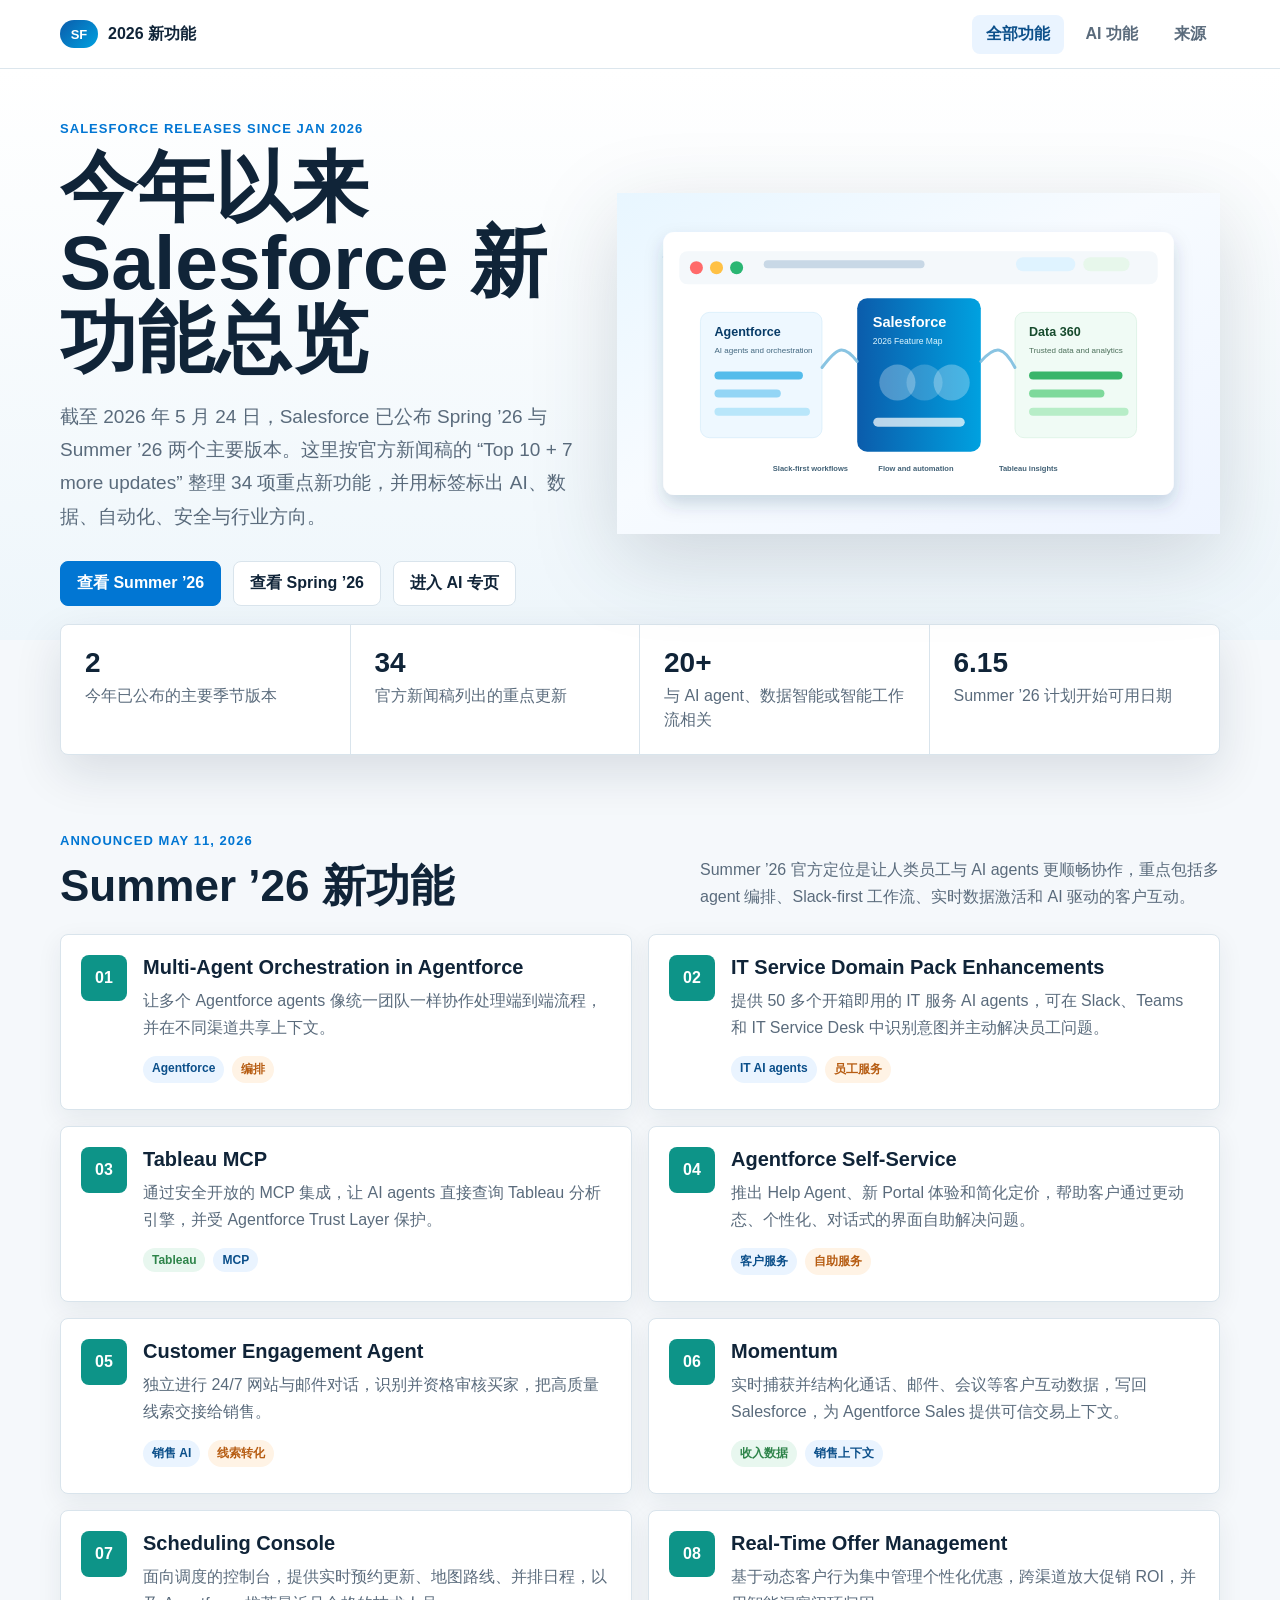
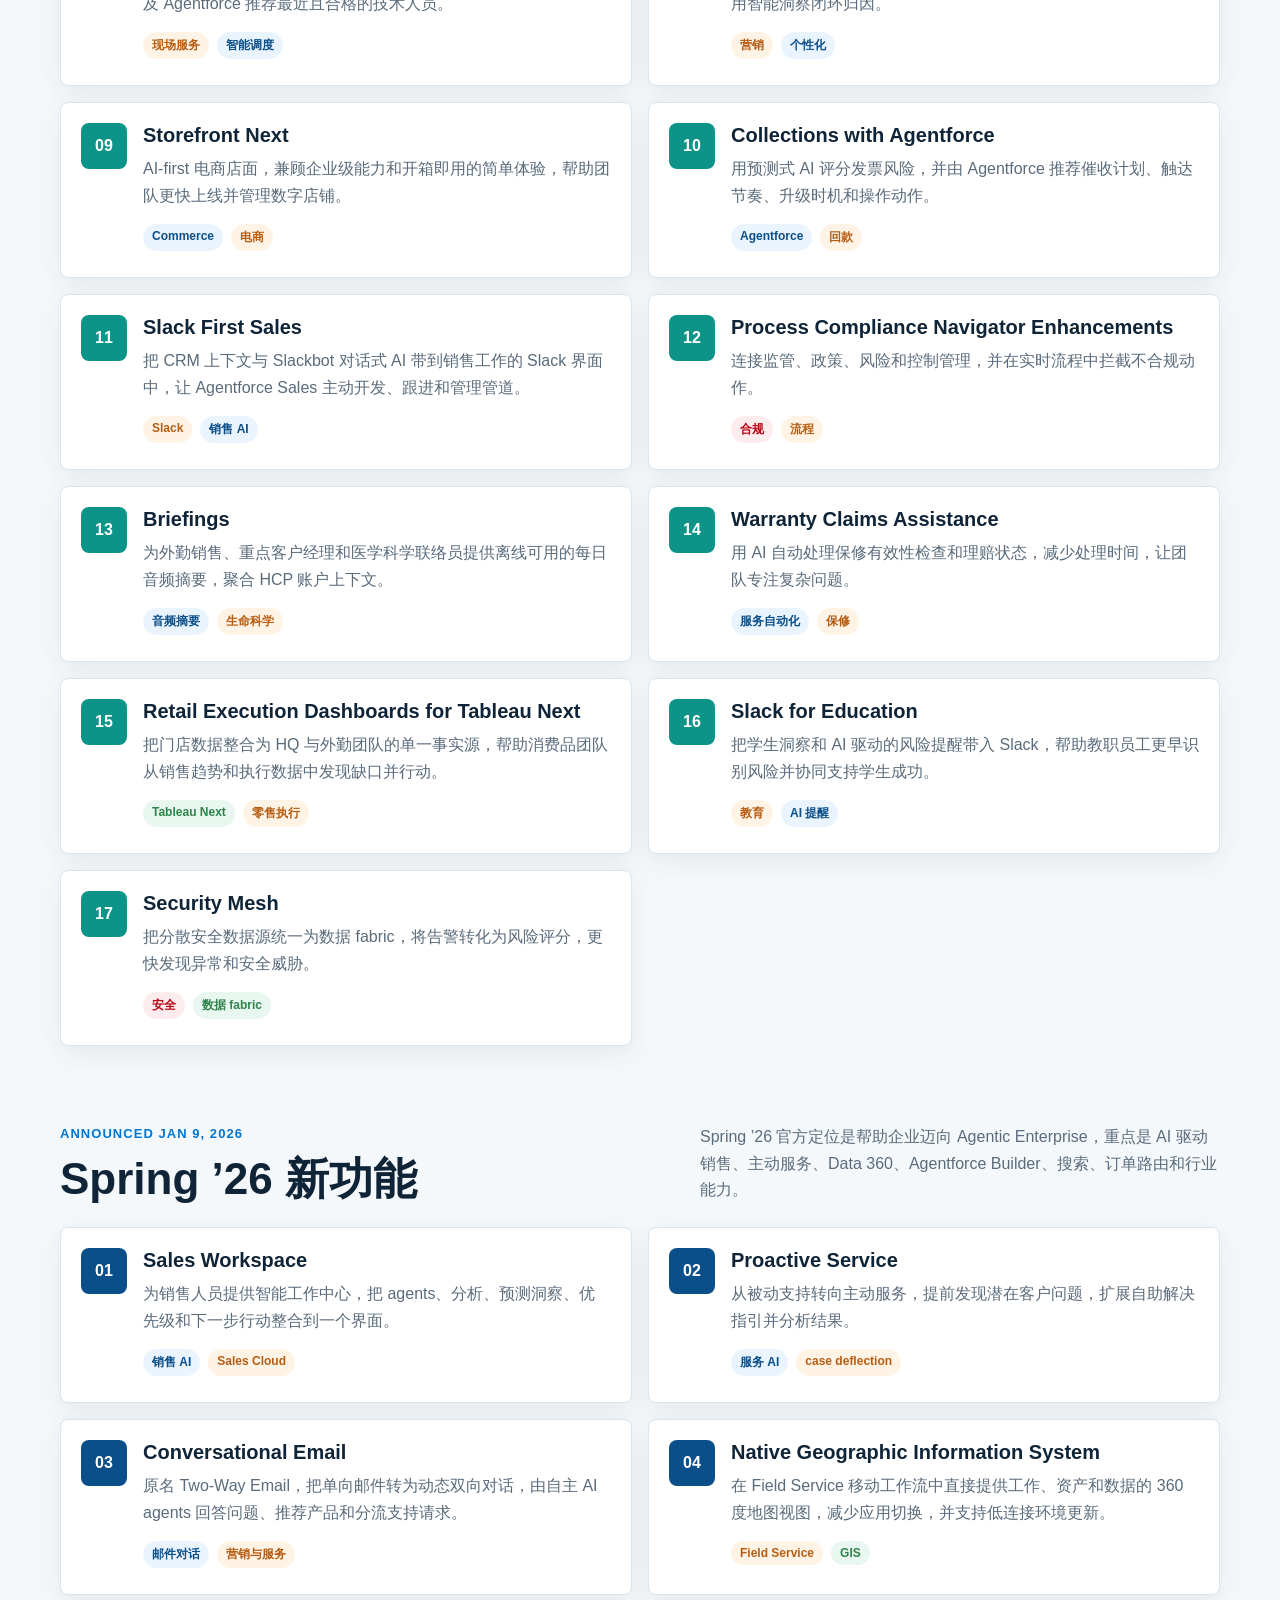
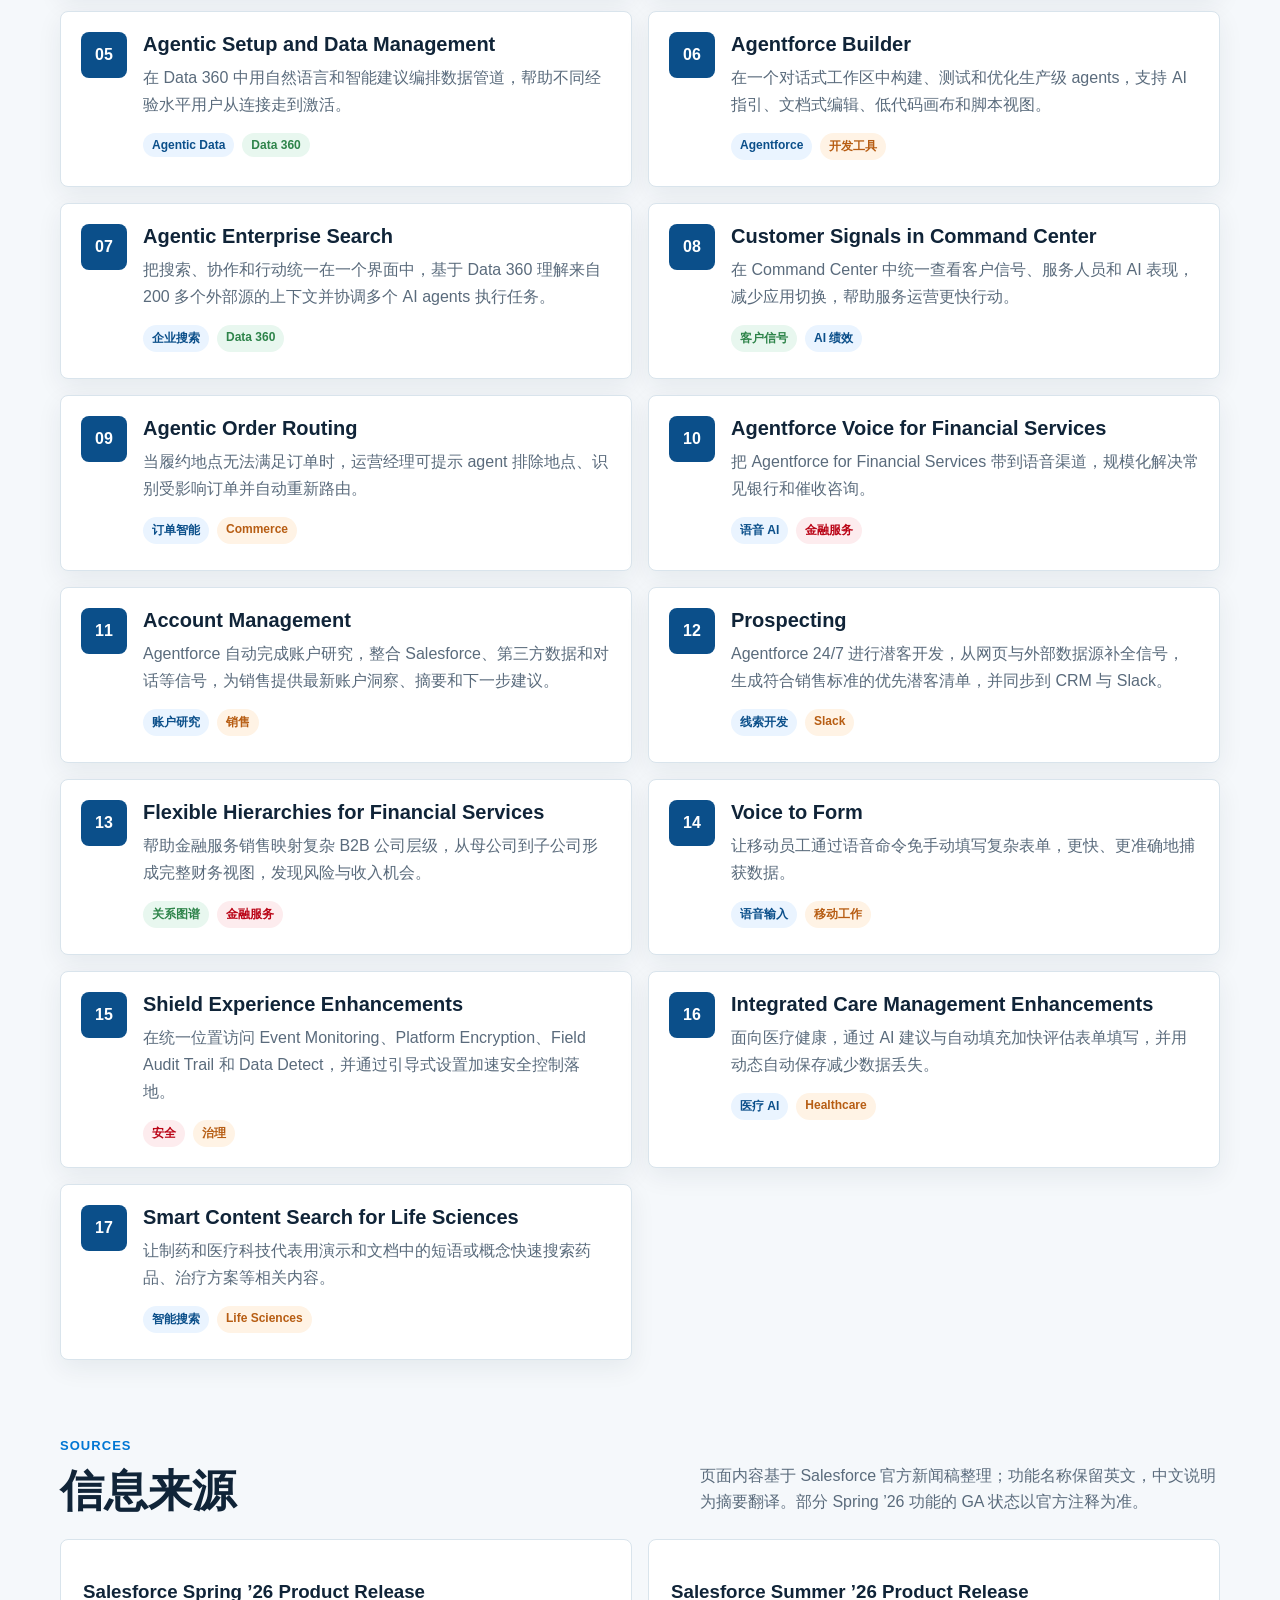
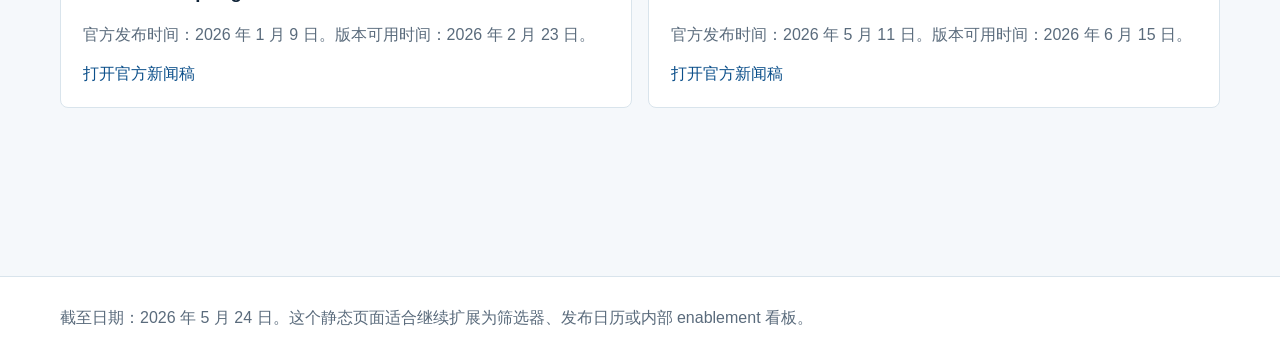
==== index.html @ 155c59ca "Initial GitHub Pages site" ====
<!doctype html>
<html lang="zh-CN">
  <head>
    <meta charset="utf-8">
    <meta name="viewport" content="width=device-width, initial-scale=1">
    <title>Salesforce 2026 新功能总览</title>
    <link rel="stylesheet" href="styles.css">
  </head>
  <body>
    <header class="site-header">
      <nav class="nav" aria-label="主导航">
        <a class="brand" href="index.html" aria-label="Salesforce 2026 新功能">
          <span class="brand-mark">SF</span>
          <span>2026 新功能</span>
        </a>
        <div class="nav-links">
          <a href="index.html" aria-current="page">全部功能</a>
          <a href="ai.html">AI 功能</a>
          <a href="#sources">来源</a>
        </div>
      </nav>
    </header>

    <main>
      <section class="hero">
        <div class="hero-inner">
          <div>
            <p class="eyebrow">Salesforce releases since Jan 2026</p>
            <h1>今年以来 Salesforce 新功能总览</h1>
            <p class="lead">截至 2026 年 5 月 24 日，Salesforce 已公布 Spring ’26 与 Summer ’26 两个主要版本。这里按官方新闻稿的 “Top 10 + 7 more updates” 整理 34 项重点新功能，并用标签标出 AI、数据、自动化、安全与行业方向。</p>
            <div class="hero-actions">
              <a class="button primary" href="#summer26">查看 Summer ’26</a>
              <a class="button" href="#spring26">查看 Spring ’26</a>
              <a class="button" href="ai.html">进入 AI 专页</a>
            </div>
          </div>
          <img class="hero-visual" src="assets/salesforce-release-map.svg" alt="Salesforce 2026 新功能信息图">
        </div>
      </section>

      <div class="metric-strip" aria-label="发布概览">
        <div class="metric">
          <strong>2</strong>
          <span>今年已公布的主要季节版本</span>
        </div>
        <div class="metric">
          <strong>34</strong>
          <span>官方新闻稿列出的重点更新</span>
        </div>
        <div class="metric">
          <strong>20+</strong>
          <span>与 AI agent、数据智能或智能工作流相关</span>
        </div>
        <div class="metric">
          <strong>6.15</strong>
          <span>Summer ’26 计划开始可用日期</span>
        </div>
      </div>

      <section id="summer26" class="section release-summer">
        <div class="section-header">
          <div>
            <p class="eyebrow">Announced May 11, 2026</p>
            <h2>Summer ’26 新功能</h2>
          </div>
          <p class="section-note">Summer ’26 官方定位是让人类员工与 AI agents 更顺畅协作，重点包括多 agent 编排、Slack-first 工作流、实时数据激活和 AI 驱动的客户互动。</p>
        </div>

        <div class="release-grid">
          <article class="feature-card">
            <span class="rank">01</span>
            <div>
              <h3>Multi-Agent Orchestration in Agentforce</h3>
              <p>让多个 Agentforce agents 像统一团队一样协作处理端到端流程，并在不同渠道共享上下文。</p>
              <div class="tags"><span class="tag ai">Agentforce</span><span class="tag ops">编排</span></div>
            </div>
          </article>
          <article class="feature-card">
            <span class="rank">02</span>
            <div>
              <h3>IT Service Domain Pack Enhancements</h3>
              <p>提供 50 多个开箱即用的 IT 服务 AI agents，可在 Slack、Teams 和 IT Service Desk 中识别意图并主动解决员工问题。</p>
              <div class="tags"><span class="tag ai">IT AI agents</span><span class="tag ops">员工服务</span></div>
            </div>
          </article>
          <article class="feature-card">
            <span class="rank">03</span>
            <div>
              <h3>Tableau MCP</h3>
              <p>通过安全开放的 MCP 集成，让 AI agents 直接查询 Tableau 分析引擎，并受 Agentforce Trust Layer 保护。</p>
              <div class="tags"><span class="tag data">Tableau</span><span class="tag ai">MCP</span></div>
            </div>
          </article>
          <article class="feature-card">
            <span class="rank">04</span>
            <div>
              <h3>Agentforce Self-Service</h3>
              <p>推出 Help Agent、新 Portal 体验和简化定价，帮助客户通过更动态、个性化、对话式的界面自助解决问题。</p>
              <div class="tags"><span class="tag ai">客户服务</span><span class="tag ops">自助服务</span></div>
            </div>
          </article>
          <article class="feature-card">
            <span class="rank">05</span>
            <div>
              <h3>Customer Engagement Agent</h3>
              <p>独立进行 24/7 网站与邮件对话，识别并资格审核买家，把高质量线索交接给销售。</p>
              <div class="tags"><span class="tag ai">销售 AI</span><span class="tag ops">线索转化</span></div>
            </div>
          </article>
          <article class="feature-card">
            <span class="rank">06</span>
            <div>
              <h3>Momentum</h3>
              <p>实时捕获并结构化通话、邮件、会议等客户互动数据，写回 Salesforce，为 Agentforce Sales 提供可信交易上下文。</p>
              <div class="tags"><span class="tag data">收入数据</span><span class="tag ai">销售上下文</span></div>
            </div>
          </article>
          <article class="feature-card">
            <span class="rank">07</span>
            <div>
              <h3>Scheduling Console</h3>
              <p>面向调度的控制台，提供实时预约更新、地图路线、并排日程，以及 Agentforce 推荐最近且合格的技术人员。</p>
              <div class="tags"><span class="tag ops">现场服务</span><span class="tag ai">智能调度</span></div>
            </div>
          </article>
          <article class="feature-card">
            <span class="rank">08</span>
            <div>
              <h3>Real-Time Offer Management</h3>
              <p>基于动态客户行为集中管理个性化优惠，跨渠道放大促销 ROI，并用智能洞察闭环归因。</p>
              <div class="tags"><span class="tag ops">营销</span><span class="tag ai">个性化</span></div>
            </div>
          </article>
          <article class="feature-card">
            <span class="rank">09</span>
            <div>
              <h3>Storefront Next</h3>
              <p>AI-first 电商店面，兼顾企业级能力和开箱即用的简单体验，帮助团队更快上线并管理数字店铺。</p>
              <div class="tags"><span class="tag ai">Commerce</span><span class="tag ops">电商</span></div>
            </div>
          </article>
          <article class="feature-card">
            <span class="rank">10</span>
            <div>
              <h3>Collections with Agentforce</h3>
              <p>用预测式 AI 评分发票风险，并由 Agentforce 推荐催收计划、触达节奏、升级时机和操作动作。</p>
              <div class="tags"><span class="tag ai">Agentforce</span><span class="tag ops">回款</span></div>
            </div>
          </article>
          <article class="feature-card">
            <span class="rank">11</span>
            <div>
              <h3>Slack First Sales</h3>
              <p>把 CRM 上下文与 Slackbot 对话式 AI 带到销售工作的 Slack 界面中，让 Agentforce Sales 主动开发、跟进和管理管道。</p>
              <div class="tags"><span class="tag ops">Slack</span><span class="tag ai">销售 AI</span></div>
            </div>
          </article>
          <article class="feature-card">
            <span class="rank">12</span>
            <div>
              <h3>Process Compliance Navigator Enhancements</h3>
              <p>连接监管、政策、风险和控制管理，并在实时流程中拦截不合规动作。</p>
              <div class="tags"><span class="tag security">合规</span><span class="tag ops">流程</span></div>
            </div>
          </article>
          <article class="feature-card">
            <span class="rank">13</span>
            <div>
              <h3>Briefings</h3>
              <p>为外勤销售、重点客户经理和医学科学联络员提供离线可用的每日音频摘要，聚合 HCP 账户上下文。</p>
              <div class="tags"><span class="tag ai">音频摘要</span><span class="tag ops">生命科学</span></div>
            </div>
          </article>
          <article class="feature-card">
            <span class="rank">14</span>
            <div>
              <h3>Warranty Claims Assistance</h3>
              <p>用 AI 自动处理保修有效性检查和理赔状态，减少处理时间，让团队专注复杂问题。</p>
              <div class="tags"><span class="tag ai">服务自动化</span><span class="tag ops">保修</span></div>
            </div>
          </article>
          <article class="feature-card">
            <span class="rank">15</span>
            <div>
              <h3>Retail Execution Dashboards for Tableau Next</h3>
              <p>把门店数据整合为 HQ 与外勤团队的单一事实源，帮助消费品团队从销售趋势和执行数据中发现缺口并行动。</p>
              <div class="tags"><span class="tag data">Tableau Next</span><span class="tag ops">零售执行</span></div>
            </div>
          </article>
          <article class="feature-card">
            <span class="rank">16</span>
            <div>
              <h3>Slack for Education</h3>
              <p>把学生洞察和 AI 驱动的风险提醒带入 Slack，帮助教职员工更早识别风险并协同支持学生成功。</p>
              <div class="tags"><span class="tag ops">教育</span><span class="tag ai">AI 提醒</span></div>
            </div>
          </article>
          <article class="feature-card">
            <span class="rank">17</span>
            <div>
              <h3>Security Mesh</h3>
              <p>把分散安全数据源统一为数据 fabric，将告警转化为风险评分，更快发现异常和安全威胁。</p>
              <div class="tags"><span class="tag security">安全</span><span class="tag data">数据 fabric</span></div>
            </div>
          </article>
        </div>
      </section>

      <section id="spring26" class="section release-spring">
        <div class="section-header">
          <div>
            <p class="eyebrow">Announced Jan 9, 2026</p>
            <h2>Spring ’26 新功能</h2>
          </div>
          <p class="section-note">Spring ’26 官方定位是帮助企业迈向 Agentic Enterprise，重点是 AI 驱动销售、主动服务、Data 360、Agentforce Builder、搜索、订单路由和行业能力。</p>
        </div>

        <div class="release-grid">
          <article class="feature-card">
            <span class="rank">01</span>
            <div>
              <h3>Sales Workspace</h3>
              <p>为销售人员提供智能工作中心，把 agents、分析、预测洞察、优先级和下一步行动整合到一个界面。</p>
              <div class="tags"><span class="tag ai">销售 AI</span><span class="tag ops">Sales Cloud</span></div>
            </div>
          </article>
          <article class="feature-card">
            <span class="rank">02</span>
            <div>
              <h3>Proactive Service</h3>
              <p>从被动支持转向主动服务，提前发现潜在客户问题，扩展自助解决指引并分析结果。</p>
              <div class="tags"><span class="tag ai">服务 AI</span><span class="tag ops">case deflection</span></div>
            </div>
          </article>
          <article class="feature-card">
            <span class="rank">03</span>
            <div>
              <h3>Conversational Email</h3>
              <p>原名 Two-Way Email，把单向邮件转为动态双向对话，由自主 AI agents 回答问题、推荐产品和分流支持请求。</p>
              <div class="tags"><span class="tag ai">邮件对话</span><span class="tag ops">营销与服务</span></div>
            </div>
          </article>
          <article class="feature-card">
            <span class="rank">04</span>
            <div>
              <h3>Native Geographic Information System</h3>
              <p>在 Field Service 移动工作流中直接提供工作、资产和数据的 360 度地图视图，减少应用切换，并支持低连接环境更新。</p>
              <div class="tags"><span class="tag ops">Field Service</span><span class="tag data">GIS</span></div>
            </div>
          </article>
          <article class="feature-card">
            <span class="rank">05</span>
            <div>
              <h3>Agentic Setup and Data Management</h3>
              <p>在 Data 360 中用自然语言和智能建议编排数据管道，帮助不同经验水平用户从连接走到激活。</p>
              <div class="tags"><span class="tag ai">Agentic Data</span><span class="tag data">Data 360</span></div>
            </div>
          </article>
          <article class="feature-card">
            <span class="rank">06</span>
            <div>
              <h3>Agentforce Builder</h3>
              <p>在一个对话式工作区中构建、测试和优化生产级 agents，支持 AI 指引、文档式编辑、低代码画布和脚本视图。</p>
              <div class="tags"><span class="tag ai">Agentforce</span><span class="tag ops">开发工具</span></div>
            </div>
          </article>
          <article class="feature-card">
            <span class="rank">07</span>
            <div>
              <h3>Agentic Enterprise Search</h3>
              <p>把搜索、协作和行动统一在一个界面中，基于 Data 360 理解来自 200 多个外部源的上下文并协调多个 AI agents 执行任务。</p>
              <div class="tags"><span class="tag ai">企业搜索</span><span class="tag data">Data 360</span></div>
            </div>
          </article>
          <article class="feature-card">
            <span class="rank">08</span>
            <div>
              <h3>Customer Signals in Command Center</h3>
              <p>在 Command Center 中统一查看客户信号、服务人员和 AI 表现，减少应用切换，帮助服务运营更快行动。</p>
              <div class="tags"><span class="tag data">客户信号</span><span class="tag ai">AI 绩效</span></div>
            </div>
          </article>
          <article class="feature-card">
            <span class="rank">09</span>
            <div>
              <h3>Agentic Order Routing</h3>
              <p>当履约地点无法满足订单时，运营经理可提示 agent 排除地点、识别受影响订单并自动重新路由。</p>
              <div class="tags"><span class="tag ai">订单智能</span><span class="tag ops">Commerce</span></div>
            </div>
          </article>
          <article class="feature-card">
            <span class="rank">10</span>
            <div>
              <h3>Agentforce Voice for Financial Services</h3>
              <p>把 Agentforce for Financial Services 带到语音渠道，规模化解决常见银行和催收咨询。</p>
              <div class="tags"><span class="tag ai">语音 AI</span><span class="tag security">金融服务</span></div>
            </div>
          </article>
          <article class="feature-card">
            <span class="rank">11</span>
            <div>
              <h3>Account Management</h3>
              <p>Agentforce 自动完成账户研究，整合 Salesforce、第三方数据和对话等信号，为销售提供最新账户洞察、摘要和下一步建议。</p>
              <div class="tags"><span class="tag ai">账户研究</span><span class="tag ops">销售</span></div>
            </div>
          </article>
          <article class="feature-card">
            <span class="rank">12</span>
            <div>
              <h3>Prospecting</h3>
              <p>Agentforce 24/7 进行潜客开发，从网页与外部数据源补全信号，生成符合销售标准的优先潜客清单，并同步到 CRM 与 Slack。</p>
              <div class="tags"><span class="tag ai">线索开发</span><span class="tag ops">Slack</span></div>
            </div>
          </article>
          <article class="feature-card">
            <span class="rank">13</span>
            <div>
              <h3>Flexible Hierarchies for Financial Services</h3>
              <p>帮助金融服务销售映射复杂 B2B 公司层级，从母公司到子公司形成完整财务视图，发现风险与收入机会。</p>
              <div class="tags"><span class="tag data">关系图谱</span><span class="tag security">金融服务</span></div>
            </div>
          </article>
          <article class="feature-card">
            <span class="rank">14</span>
            <div>
              <h3>Voice to Form</h3>
              <p>让移动员工通过语音命令免手动填写复杂表单，更快、更准确地捕获数据。</p>
              <div class="tags"><span class="tag ai">语音输入</span><span class="tag ops">移动工作</span></div>
            </div>
          </article>
          <article class="feature-card">
            <span class="rank">15</span>
            <div>
              <h3>Shield Experience Enhancements</h3>
              <p>在统一位置访问 Event Monitoring、Platform Encryption、Field Audit Trail 和 Data Detect，并通过引导式设置加速安全控制落地。</p>
              <div class="tags"><span class="tag security">安全</span><span class="tag ops">治理</span></div>
            </div>
          </article>
          <article class="feature-card">
            <span class="rank">16</span>
            <div>
              <h3>Integrated Care Management Enhancements</h3>
              <p>面向医疗健康，通过 AI 建议与自动填充加快评估表单填写，并用动态自动保存减少数据丢失。</p>
              <div class="tags"><span class="tag ai">医疗 AI</span><span class="tag ops">Healthcare</span></div>
            </div>
          </article>
          <article class="feature-card">
            <span class="rank">17</span>
            <div>
              <h3>Smart Content Search for Life Sciences</h3>
              <p>让制药和医疗科技代表用演示和文档中的短语或概念快速搜索药品、治疗方案等相关内容。</p>
              <div class="tags"><span class="tag ai">智能搜索</span><span class="tag ops">Life Sciences</span></div>
            </div>
          </article>
        </div>
      </section>

      <section id="sources" class="section">
        <div class="section-header">
          <div>
            <p class="eyebrow">Sources</p>
            <h2>信息来源</h2>
          </div>
          <p class="section-note">页面内容基于 Salesforce 官方新闻稿整理；功能名称保留英文，中文说明为摘要翻译。部分 Spring ’26 功能的 GA 状态以官方注释为准。</p>
        </div>
        <div class="source-list">
          <article class="source-item">
            <h3>Salesforce Spring ’26 Product Release</h3>
            <p>官方发布时间：2026 年 1 月 9 日。版本可用时间：2026 年 2 月 23 日。</p>
            <a href="https://www.salesforce.com/news/stories/spring-2026-product-release-announcement/" target="_blank" rel="noreferrer">打开官方新闻稿</a>
          </article>
          <article class="source-item">
            <h3>Salesforce Summer ’26 Product Release</h3>
            <p>官方发布时间：2026 年 5 月 11 日。版本可用时间：2026 年 6 月 15 日。</p>
            <a href="https://www.salesforce.com/news/stories/summer-2026-product-release-announcement/" target="_blank" rel="noreferrer">打开官方新闻稿</a>
          </article>
        </div>
      </section>
    </main>

    <footer class="site-footer">
      <p>截至日期：2026 年 5 月 24 日。这个静态页面适合继续扩展为筛选器、发布日历或内部 enablement 看板。</p>
    </footer>
  </body>
</html>
---- styles.css ----
:root {
  --ink: #102438;
  --muted: #5a6b7c;
  --line: #d9e4ec;
  --paper: #ffffff;
  --wash: #f5f8fb;
  --blue: #0176d3;
  --deep-blue: #0b4f8a;
  --teal: #0d9488;
  --green: #2e844a;
  --orange: #b75d13;
  --red: #ba0517;
  --shadow: 0 18px 48px rgba(16, 36, 56, 0.12);
}

* {
  box-sizing: border-box;
}

html {
  scroll-behavior: smooth;
}

body {
  margin: 0;
  color: var(--ink);
  background: var(--wash);
  font-family: Inter, "Segoe UI", "Microsoft YaHei", Arial, sans-serif;
  letter-spacing: 0;
}

a {
  color: var(--deep-blue);
  text-decoration: none;
}

a:hover {
  text-decoration: underline;
}

.site-header {
  position: sticky;
  top: 0;
  z-index: 10;
  border-bottom: 1px solid rgba(217, 228, 236, 0.9);
  background: rgba(255, 255, 255, 0.92);
  backdrop-filter: blur(12px);
}

.nav {
  display: flex;
  align-items: center;
  justify-content: space-between;
  width: min(1160px, calc(100% - 32px));
  min-height: 68px;
  margin: 0 auto;
  gap: 20px;
}

.brand {
  display: flex;
  align-items: center;
  gap: 10px;
  font-weight: 800;
  color: var(--ink);
}

.brand-mark {
  display: grid;
  place-items: center;
  width: 38px;
  height: 28px;
  border-radius: 14px;
  color: white;
  background: linear-gradient(135deg, #0b5cab, #00a1e0);
  font-size: 13px;
}

.nav-links {
  display: flex;
  align-items: center;
  gap: 8px;
}

.nav-links a {
  min-height: 38px;
  padding: 9px 14px;
  border-radius: 8px;
  color: var(--muted);
  font-weight: 700;
}

.nav-links a[aria-current="page"],
.nav-links a:hover {
  background: #eaf4ff;
  color: var(--deep-blue);
  text-decoration: none;
}

.hero {
  background: linear-gradient(180deg, #ffffff 0%, #eef6fb 100%);
}

.hero-inner {
  display: grid;
  grid-template-columns: minmax(0, 0.92fr) minmax(360px, 1.08fr);
  align-items: center;
  gap: 44px;
  width: min(1160px, calc(100% - 32px));
  min-height: 560px;
  margin: 0 auto;
  padding: 52px 0 34px;
}

.eyebrow {
  margin: 0 0 14px;
  color: var(--blue);
  font-size: 13px;
  font-weight: 800;
  letter-spacing: 0.08em;
  text-transform: uppercase;
}

h1 {
  max-width: 760px;
  margin: 0;
  font-size: clamp(40px, 6vw, 78px);
  line-height: 0.98;
  letter-spacing: 0;
}

.lead {
  max-width: 680px;
  margin: 24px 0 0;
  color: var(--muted);
  font-size: 19px;
  line-height: 1.75;
}

.hero-actions {
  display: flex;
  flex-wrap: wrap;
  gap: 12px;
  margin-top: 28px;
}

.button {
  display: inline-flex;
  align-items: center;
  justify-content: center;
  min-height: 44px;
  padding: 11px 16px;
  border: 1px solid var(--line);
  border-radius: 8px;
  background: var(--paper);
  color: var(--ink);
  font-weight: 800;
}

.button.primary {
  border-color: var(--blue);
  background: var(--blue);
  color: #fff;
}

.hero-visual {
  width: 100%;
  filter: drop-shadow(0 24px 42px rgba(16, 36, 56, 0.16));
}

.metric-strip {
  display: grid;
  grid-template-columns: repeat(4, 1fr);
  width: min(1160px, calc(100% - 32px));
  margin: -16px auto 0;
  border: 1px solid var(--line);
  border-radius: 8px;
  overflow: hidden;
  background: var(--paper);
  box-shadow: var(--shadow);
}

.metric {
  padding: 22px 24px;
  border-right: 1px solid var(--line);
}

.metric:last-child {
  border-right: 0;
}

.metric strong {
  display: block;
  font-size: 28px;
}

.metric span {
  display: block;
  margin-top: 5px;
  color: var(--muted);
  line-height: 1.5;
}

.section {
  width: min(1160px, calc(100% - 32px));
  margin: 0 auto;
  padding: 78px 0 0;
}

.section-header {
  display: flex;
  align-items: end;
  justify-content: space-between;
  gap: 20px;
  margin-bottom: 24px;
}

h2 {
  margin: 0;
  font-size: clamp(28px, 4vw, 44px);
  line-height: 1.1;
}

.section-note {
  max-width: 520px;
  margin: 0;
  color: var(--muted);
  line-height: 1.65;
}

.release-grid {
  display: grid;
  grid-template-columns: repeat(2, minmax(0, 1fr));
  gap: 16px;
}

.feature-card {
  display: grid;
  grid-template-columns: auto 1fr;
  gap: 16px;
  min-height: 176px;
  padding: 20px;
  border: 1px solid var(--line);
  border-radius: 8px;
  background: var(--paper);
  box-shadow: 0 8px 26px rgba(16, 36, 56, 0.07);
}

.rank {
  display: grid;
  place-items: center;
  width: 46px;
  height: 46px;
  border-radius: 8px;
  color: #fff;
  background: var(--deep-blue);
  font-weight: 900;
}

.feature-card h3 {
  margin: 0 0 8px;
  font-size: 20px;
  line-height: 1.25;
}

.feature-card p {
  margin: 0;
  color: var(--muted);
  line-height: 1.68;
}

.tags {
  display: flex;
  flex-wrap: wrap;
  gap: 8px;
  margin-top: 14px;
}

.tag {
  padding: 5px 9px;
  border-radius: 999px;
  background: #eef4f8;
  color: #41576b;
  font-size: 12px;
  font-weight: 800;
}

.tag.ai {
  background: #eaf4ff;
  color: var(--deep-blue);
}

.tag.data {
  background: #e8f7ef;
  color: var(--green);
}

.tag.ops {
  background: #fff3e5;
  color: var(--orange);
}

.tag.security {
  background: #fdecee;
  color: var(--red);
}

.release-spring .rank {
  background: var(--deep-blue);
}

.release-summer .rank {
  background: var(--teal);
}

.ai-layout {
  display: grid;
  grid-template-columns: 320px minmax(0, 1fr);
  gap: 24px;
}

.side-panel {
  position: sticky;
  top: 92px;
  align-self: start;
  padding: 22px;
  border: 1px solid var(--line);
  border-radius: 8px;
  background: var(--paper);
  box-shadow: 0 8px 26px rgba(16, 36, 56, 0.07);
}

.side-panel h2 {
  font-size: 23px;
}

.side-panel p,
.source-list p {
  color: var(--muted);
  line-height: 1.65;
}

.pill-list {
  display: flex;
  flex-wrap: wrap;
  gap: 8px;
  margin-top: 18px;
}

.source-list {
  display: grid;
  grid-template-columns: repeat(2, minmax(0, 1fr));
  gap: 16px;
  padding-bottom: 84px;
}

.source-item {
  padding: 22px;
  border: 1px solid var(--line);
  border-radius: 8px;
  background: var(--paper);
}

.site-footer {
  margin-top: 84px;
  padding: 28px 0;
  border-top: 1px solid var(--line);
  background: #fff;
  color: var(--muted);
}

.site-footer p {
  width: min(1160px, calc(100% - 32px));
  margin: 0 auto;
  line-height: 1.6;
}

@media (max-width: 900px) {
  .hero-inner,
  .ai-layout {
    grid-template-columns: 1fr;
  }

  .hero-inner {
    min-height: 0;
  }

  .hero-visual {
    max-width: 720px;
  }

  .metric-strip,
  .release-grid,
  .source-list {
    grid-template-columns: 1fr;
  }

  .metric {
    border-right: 0;
    border-bottom: 1px solid var(--line);
  }

  .metric:last-child {
    border-bottom: 0;
  }

  .side-panel {
    position: static;
  }
}

@media (max-width: 620px) {
  .nav {
    align-items: start;
    flex-direction: column;
    padding: 14px 0;
  }

  .nav-links {
    width: 100%;
  }

  .nav-links a {
    flex: 1;
    text-align: center;
  }

  .hero-inner,
  .section {
    width: min(100% - 24px, 1160px);
  }

  .metric-strip {
    width: min(100% - 24px, 1160px);
  }

  .feature-card {
    grid-template-columns: 1fr;
  }
}
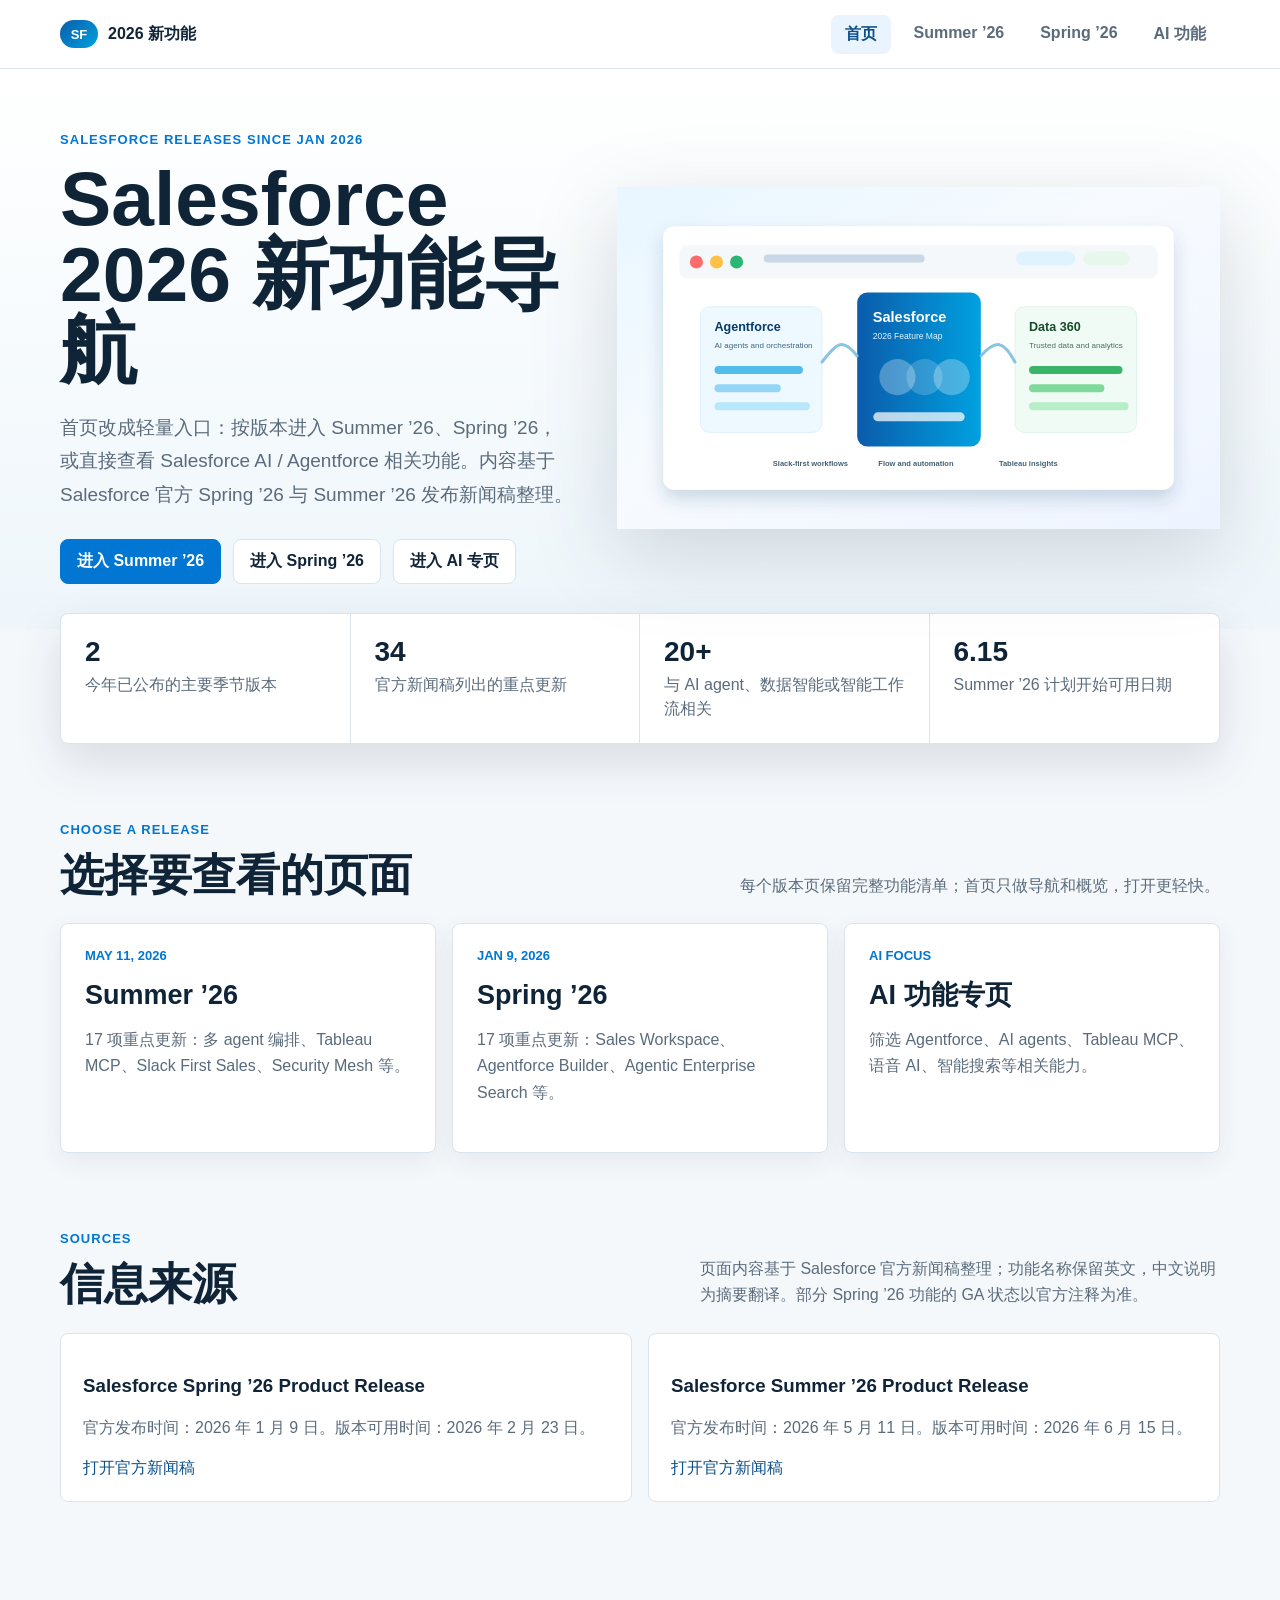
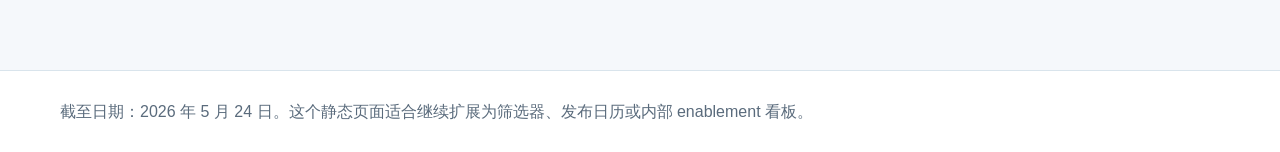
==== commit caa6aeaa: "Split release pages" ====
--- a/index.html
+++ b/index.html
@@ -14,9 +14,10 @@
           <span>2026 新功能</span>
         </a>
         <div class="nav-links">
-          <a href="index.html" aria-current="page">全部功能</a>
+          <a href="index.html" aria-current="page">首页</a>
+          <a href="summer26.html">Summer &rsquo;26</a>
+          <a href="spring26.html">Spring &rsquo;26</a>
           <a href="ai.html">AI 功能</a>
-          <a href="#sources">来源</a>
         </div>
       </nav>
     </header>
@@ -26,11 +27,11 @@
         <div class="hero-inner">
           <div>
             <p class="eyebrow">Salesforce releases since Jan 2026</p>
-            <h1>今年以来 Salesforce 新功能总览</h1>
-            <p class="lead">截至 2026 年 5 月 24 日，Salesforce 已公布 Spring ’26 与 Summer ’26 两个主要版本。这里按官方新闻稿的 “Top 10 + 7 more updates” 整理 34 项重点新功能，并用标签标出 AI、数据、自动化、安全与行业方向。</p>
+            <h1>Salesforce 2026 新功能导航</h1>
+            <p class="lead">首页改成轻量入口：按版本进入 Summer &rsquo;26、Spring &rsquo;26，或直接查看 Salesforce AI / Agentforce 相关功能。内容基于 Salesforce 官方 Spring &rsquo;26 与 Summer &rsquo;26 发布新闻稿整理。</p>
             <div class="hero-actions">
-              <a class="button primary" href="#summer26">查看 Summer ’26</a>
-              <a class="button" href="#spring26">查看 Spring ’26</a>
+              <a class="button primary" href="summer26.html">进入 Summer &rsquo;26</a>
+              <a class="button" href="spring26.html">进入 Spring &rsquo;26</a>
               <a class="button" href="ai.html">进入 AI 专页</a>
             </div>
           </div>
@@ -53,309 +54,38 @@
         </div>
         <div class="metric">
           <strong>6.15</strong>
-          <span>Summer ’26 计划开始可用日期</span>
+          <span>Summer &rsquo;26 计划开始可用日期</span>
         </div>
       </div>
 
-      <section id="summer26" class="section release-summer">
+      <section class="section">
         <div class="section-header">
           <div>
-            <p class="eyebrow">Announced May 11, 2026</p>
-            <h2>Summer ’26 新功能</h2>
+            <p class="eyebrow">Choose a release</p>
+            <h2>选择要查看的页面</h2>
           </div>
-          <p class="section-note">Summer ’26 官方定位是让人类员工与 AI agents 更顺畅协作，重点包括多 agent 编排、Slack-first 工作流、实时数据激活和 AI 驱动的客户互动。</p>
+          <p class="section-note">每个版本页保留完整功能清单；首页只做导航和概览，打开更轻快。</p>
         </div>
-
-        <div class="release-grid">
-          <article class="feature-card">
-            <span class="rank">01</span>
-            <div>
-              <h3>Multi-Agent Orchestration in Agentforce</h3>
-              <p>让多个 Agentforce agents 像统一团队一样协作处理端到端流程，并在不同渠道共享上下文。</p>
-              <div class="tags"><span class="tag ai">Agentforce</span><span class="tag ops">编排</span></div>
-            </div>
-          </article>
-          <article class="feature-card">
-            <span class="rank">02</span>
-            <div>
-              <h3>IT Service Domain Pack Enhancements</h3>
-              <p>提供 50 多个开箱即用的 IT 服务 AI agents，可在 Slack、Teams 和 IT Service Desk 中识别意图并主动解决员工问题。</p>
-              <div class="tags"><span class="tag ai">IT AI agents</span><span class="tag ops">员工服务</span></div>
-            </div>
-          </article>
-          <article class="feature-card">
-            <span class="rank">03</span>
-            <div>
-              <h3>Tableau MCP</h3>
-              <p>通过安全开放的 MCP 集成，让 AI agents 直接查询 Tableau 分析引擎，并受 Agentforce Trust Layer 保护。</p>
-              <div class="tags"><span class="tag data">Tableau</span><span class="tag ai">MCP</span></div>
-            </div>
-          </article>
-          <article class="feature-card">
-            <span class="rank">04</span>
-            <div>
-              <h3>Agentforce Self-Service</h3>
-              <p>推出 Help Agent、新 Portal 体验和简化定价，帮助客户通过更动态、个性化、对话式的界面自助解决问题。</p>
-              <div class="tags"><span class="tag ai">客户服务</span><span class="tag ops">自助服务</span></div>
-            </div>
-          </article>
-          <article class="feature-card">
-            <span class="rank">05</span>
-            <div>
-              <h3>Customer Engagement Agent</h3>
-              <p>独立进行 24/7 网站与邮件对话，识别并资格审核买家，把高质量线索交接给销售。</p>
-              <div class="tags"><span class="tag ai">销售 AI</span><span class="tag ops">线索转化</span></div>
-            </div>
-          </article>
-          <article class="feature-card">
-            <span class="rank">06</span>
-            <div>
-              <h3>Momentum</h3>
-              <p>实时捕获并结构化通话、邮件、会议等客户互动数据，写回 Salesforce，为 Agentforce Sales 提供可信交易上下文。</p>
-              <div class="tags"><span class="tag data">收入数据</span><span class="tag ai">销售上下文</span></div>
-            </div>
-          </article>
-          <article class="feature-card">
-            <span class="rank">07</span>
-            <div>
-              <h3>Scheduling Console</h3>
-              <p>面向调度的控制台，提供实时预约更新、地图路线、并排日程，以及 Agentforce 推荐最近且合格的技术人员。</p>
-              <div class="tags"><span class="tag ops">现场服务</span><span class="tag ai">智能调度</span></div>
-            </div>
-          </article>
-          <article class="feature-card">
-            <span class="rank">08</span>
-            <div>
-              <h3>Real-Time Offer Management</h3>
-              <p>基于动态客户行为集中管理个性化优惠，跨渠道放大促销 ROI，并用智能洞察闭环归因。</p>
-              <div class="tags"><span class="tag ops">营销</span><span class="tag ai">个性化</span></div>
-            </div>
-          </article>
-          <article class="feature-card">
-            <span class="rank">09</span>
-            <div>
-              <h3>Storefront Next</h3>
-              <p>AI-first 电商店面，兼顾企业级能力和开箱即用的简单体验，帮助团队更快上线并管理数字店铺。</p>
-              <div class="tags"><span class="tag ai">Commerce</span><span class="tag ops">电商</span></div>
-            </div>
-          </article>
-          <article class="feature-card">
-            <span class="rank">10</span>
-            <div>
-              <h3>Collections with Agentforce</h3>
-              <p>用预测式 AI 评分发票风险，并由 Agentforce 推荐催收计划、触达节奏、升级时机和操作动作。</p>
-              <div class="tags"><span class="tag ai">Agentforce</span><span class="tag ops">回款</span></div>
-            </div>
-          </article>
-          <article class="feature-card">
-            <span class="rank">11</span>
-            <div>
-              <h3>Slack First Sales</h3>
-              <p>把 CRM 上下文与 Slackbot 对话式 AI 带到销售工作的 Slack 界面中，让 Agentforce Sales 主动开发、跟进和管理管道。</p>
-              <div class="tags"><span class="tag ops">Slack</span><span class="tag ai">销售 AI</span></div>
-            </div>
-          </article>
-          <article class="feature-card">
-            <span class="rank">12</span>
-            <div>
-              <h3>Process Compliance Navigator Enhancements</h3>
-              <p>连接监管、政策、风险和控制管理，并在实时流程中拦截不合规动作。</p>
-              <div class="tags"><span class="tag security">合规</span><span class="tag ops">流程</span></div>
-            </div>
-          </article>
-          <article class="feature-card">
-            <span class="rank">13</span>
-            <div>
-              <h3>Briefings</h3>
-              <p>为外勤销售、重点客户经理和医学科学联络员提供离线可用的每日音频摘要，聚合 HCP 账户上下文。</p>
-              <div class="tags"><span class="tag ai">音频摘要</span><span class="tag ops">生命科学</span></div>
-            </div>
-          </article>
-          <article class="feature-card">
-            <span class="rank">14</span>
-            <div>
-              <h3>Warranty Claims Assistance</h3>
-              <p>用 AI 自动处理保修有效性检查和理赔状态，减少处理时间，让团队专注复杂问题。</p>
-              <div class="tags"><span class="tag ai">服务自动化</span><span class="tag ops">保修</span></div>
-            </div>
-          </article>
-          <article class="feature-card">
-            <span class="rank">15</span>
-            <div>
-              <h3>Retail Execution Dashboards for Tableau Next</h3>
-              <p>把门店数据整合为 HQ 与外勤团队的单一事实源，帮助消费品团队从销售趋势和执行数据中发现缺口并行动。</p>
-              <div class="tags"><span class="tag data">Tableau Next</span><span class="tag ops">零售执行</span></div>
-            </div>
-          </article>
-          <article class="feature-card">
-            <span class="rank">16</span>
-            <div>
-              <h3>Slack for Education</h3>
-              <p>把学生洞察和 AI 驱动的风险提醒带入 Slack，帮助教职员工更早识别风险并协同支持学生成功。</p>
-              <div class="tags"><span class="tag ops">教育</span><span class="tag ai">AI 提醒</span></div>
-            </div>
-          </article>
-          <article class="feature-card">
-            <span class="rank">17</span>
-            <div>
-              <h3>Security Mesh</h3>
-              <p>把分散安全数据源统一为数据 fabric，将告警转化为风险评分，更快发现异常和安全威胁。</p>
-              <div class="tags"><span class="tag security">安全</span><span class="tag data">数据 fabric</span></div>
-            </div>
-          </article>
+        <div class="choice-grid">
+          <a class="choice-card" href="summer26.html">
+            <span class="choice-kicker">May 11, 2026</span>
+            <strong>Summer &rsquo;26</strong>
+            <p>17 项重点更新：多 agent 编排、Tableau MCP、Slack First Sales、Security Mesh 等。</p>
+          </a>
+          <a class="choice-card" href="spring26.html">
+            <span class="choice-kicker">Jan 9, 2026</span>
+            <strong>Spring &rsquo;26</strong>
+            <p>17 项重点更新：Sales Workspace、Agentforce Builder、Agentic Enterprise Search 等。</p>
+          </a>
+          <a class="choice-card" href="ai.html">
+            <span class="choice-kicker">AI focus</span>
+            <strong>AI 功能专页</strong>
+            <p>筛选 Agentforce、AI agents、Tableau MCP、语音 AI、智能搜索等相关能力。</p>
+          </a>
         </div>
       </section>
 
-      <section id="spring26" class="section release-spring">
-        <div class="section-header">
-          <div>
-            <p class="eyebrow">Announced Jan 9, 2026</p>
-            <h2>Spring ’26 新功能</h2>
-          </div>
-          <p class="section-note">Spring ’26 官方定位是帮助企业迈向 Agentic Enterprise，重点是 AI 驱动销售、主动服务、Data 360、Agentforce Builder、搜索、订单路由和行业能力。</p>
-        </div>
-
-        <div class="release-grid">
-          <article class="feature-card">
-            <span class="rank">01</span>
-            <div>
-              <h3>Sales Workspace</h3>
-              <p>为销售人员提供智能工作中心，把 agents、分析、预测洞察、优先级和下一步行动整合到一个界面。</p>
-              <div class="tags"><span class="tag ai">销售 AI</span><span class="tag ops">Sales Cloud</span></div>
-            </div>
-          </article>
-          <article class="feature-card">
-            <span class="rank">02</span>
-            <div>
-              <h3>Proactive Service</h3>
-              <p>从被动支持转向主动服务，提前发现潜在客户问题，扩展自助解决指引并分析结果。</p>
-              <div class="tags"><span class="tag ai">服务 AI</span><span class="tag ops">case deflection</span></div>
-            </div>
-          </article>
-          <article class="feature-card">
-            <span class="rank">03</span>
-            <div>
-              <h3>Conversational Email</h3>
-              <p>原名 Two-Way Email，把单向邮件转为动态双向对话，由自主 AI agents 回答问题、推荐产品和分流支持请求。</p>
-              <div class="tags"><span class="tag ai">邮件对话</span><span class="tag ops">营销与服务</span></div>
-            </div>
-          </article>
-          <article class="feature-card">
-            <span class="rank">04</span>
-            <div>
-              <h3>Native Geographic Information System</h3>
-              <p>在 Field Service 移动工作流中直接提供工作、资产和数据的 360 度地图视图，减少应用切换，并支持低连接环境更新。</p>
-              <div class="tags"><span class="tag ops">Field Service</span><span class="tag data">GIS</span></div>
-            </div>
-          </article>
-          <article class="feature-card">
-            <span class="rank">05</span>
-            <div>
-              <h3>Agentic Setup and Data Management</h3>
-              <p>在 Data 360 中用自然语言和智能建议编排数据管道，帮助不同经验水平用户从连接走到激活。</p>
-              <div class="tags"><span class="tag ai">Agentic Data</span><span class="tag data">Data 360</span></div>
-            </div>
-          </article>
-          <article class="feature-card">
-            <span class="rank">06</span>
-            <div>
-              <h3>Agentforce Builder</h3>
-              <p>在一个对话式工作区中构建、测试和优化生产级 agents，支持 AI 指引、文档式编辑、低代码画布和脚本视图。</p>
-              <div class="tags"><span class="tag ai">Agentforce</span><span class="tag ops">开发工具</span></div>
-            </div>
-          </article>
-          <article class="feature-card">
-            <span class="rank">07</span>
-            <div>
-              <h3>Agentic Enterprise Search</h3>
-              <p>把搜索、协作和行动统一在一个界面中，基于 Data 360 理解来自 200 多个外部源的上下文并协调多个 AI agents 执行任务。</p>
-              <div class="tags"><span class="tag ai">企业搜索</span><span class="tag data">Data 360</span></div>
-            </div>
-          </article>
-          <article class="feature-card">
-            <span class="rank">08</span>
-            <div>
-              <h3>Customer Signals in Command Center</h3>
-              <p>在 Command Center 中统一查看客户信号、服务人员和 AI 表现，减少应用切换，帮助服务运营更快行动。</p>
-              <div class="tags"><span class="tag data">客户信号</span><span class="tag ai">AI 绩效</span></div>
-            </div>
-          </article>
-          <article class="feature-card">
-            <span class="rank">09</span>
-            <div>
-              <h3>Agentic Order Routing</h3>
-              <p>当履约地点无法满足订单时，运营经理可提示 agent 排除地点、识别受影响订单并自动重新路由。</p>
-              <div class="tags"><span class="tag ai">订单智能</span><span class="tag ops">Commerce</span></div>
-            </div>
-          </article>
-          <article class="feature-card">
-            <span class="rank">10</span>
-            <div>
-              <h3>Agentforce Voice for Financial Services</h3>
-              <p>把 Agentforce for Financial Services 带到语音渠道，规模化解决常见银行和催收咨询。</p>
-              <div class="tags"><span class="tag ai">语音 AI</span><span class="tag security">金融服务</span></div>
-            </div>
-          </article>
-          <article class="feature-card">
-            <span class="rank">11</span>
-            <div>
-              <h3>Account Management</h3>
-              <p>Agentforce 自动完成账户研究，整合 Salesforce、第三方数据和对话等信号，为销售提供最新账户洞察、摘要和下一步建议。</p>
-              <div class="tags"><span class="tag ai">账户研究</span><span class="tag ops">销售</span></div>
-            </div>
-          </article>
-          <article class="feature-card">
-            <span class="rank">12</span>
-            <div>
-              <h3>Prospecting</h3>
-              <p>Agentforce 24/7 进行潜客开发，从网页与外部数据源补全信号，生成符合销售标准的优先潜客清单，并同步到 CRM 与 Slack。</p>
-              <div class="tags"><span class="tag ai">线索开发</span><span class="tag ops">Slack</span></div>
-            </div>
-          </article>
-          <article class="feature-card">
-            <span class="rank">13</span>
-            <div>
-              <h3>Flexible Hierarchies for Financial Services</h3>
-              <p>帮助金融服务销售映射复杂 B2B 公司层级，从母公司到子公司形成完整财务视图，发现风险与收入机会。</p>
-              <div class="tags"><span class="tag data">关系图谱</span><span class="tag security">金融服务</span></div>
-            </div>
-          </article>
-          <article class="feature-card">
-            <span class="rank">14</span>
-            <div>
-              <h3>Voice to Form</h3>
-              <p>让移动员工通过语音命令免手动填写复杂表单，更快、更准确地捕获数据。</p>
-              <div class="tags"><span class="tag ai">语音输入</span><span class="tag ops">移动工作</span></div>
-            </div>
-          </article>
-          <article class="feature-card">
-            <span class="rank">15</span>
-            <div>
-              <h3>Shield Experience Enhancements</h3>
-              <p>在统一位置访问 Event Monitoring、Platform Encryption、Field Audit Trail 和 Data Detect，并通过引导式设置加速安全控制落地。</p>
-              <div class="tags"><span class="tag security">安全</span><span class="tag ops">治理</span></div>
-            </div>
-          </article>
-          <article class="feature-card">
-            <span class="rank">16</span>
-            <div>
-              <h3>Integrated Care Management Enhancements</h3>
-              <p>面向医疗健康，通过 AI 建议与自动填充加快评估表单填写，并用动态自动保存减少数据丢失。</p>
-              <div class="tags"><span class="tag ai">医疗 AI</span><span class="tag ops">Healthcare</span></div>
-            </div>
-          </article>
-          <article class="feature-card">
-            <span class="rank">17</span>
-            <div>
-              <h3>Smart Content Search for Life Sciences</h3>
-              <p>让制药和医疗科技代表用演示和文档中的短语或概念快速搜索药品、治疗方案等相关内容。</p>
-              <div class="tags"><span class="tag ai">智能搜索</span><span class="tag ops">Life Sciences</span></div>
-            </div>
-          </article>
-        </div>
-      </section>
-
-      <section id="sources" class="section">
+<section id="sources" class="section">
         <div class="section-header">
           <div>
             <p class="eyebrow">Sources</p>
@@ -382,4 +112,4 @@
       <p>截至日期：2026 年 5 月 24 日。这个静态页面适合继续扩展为筛选器、发布日历或内部 enablement 看板。</p>
     </footer>
   </body>
-</html>
+</html>
--- a/styles.css
+++ b/styles.css
@@ -354,6 +354,54 @@
   padding-bottom: 84px;
 }
 
+.compact-hero .hero-inner {
+  min-height: 440px;
+}
+
+.choice-grid {
+  display: grid;
+  grid-template-columns: repeat(3, minmax(0, 1fr));
+  gap: 16px;
+}
+
+.choice-card {
+  display: flex;
+  flex-direction: column;
+  min-height: 230px;
+  padding: 24px;
+  border: 1px solid var(--line);
+  border-radius: 8px;
+  background: var(--paper);
+  box-shadow: 0 8px 26px rgba(16, 36, 56, 0.07);
+  color: var(--ink);
+}
+
+.choice-card:hover {
+  border-color: #9acbed;
+  text-decoration: none;
+  transform: translateY(-2px);
+  transition: transform 140ms ease, border-color 140ms ease;
+}
+
+.choice-kicker {
+  color: var(--blue);
+  font-size: 13px;
+  font-weight: 800;
+  text-transform: uppercase;
+}
+
+.choice-card strong {
+  margin-top: 18px;
+  font-size: 27px;
+  line-height: 1.1;
+}
+
+.choice-card p {
+  margin: 16px 0 0;
+  color: var(--muted);
+  line-height: 1.65;
+}
+
 .source-item {
   padding: 22px;
   border: 1px solid var(--line);
@@ -391,6 +439,7 @@
 
   .metric-strip,
   .release-grid,
+  .choice-grid,
   .source-list {
     grid-template-columns: 1fr;
   }
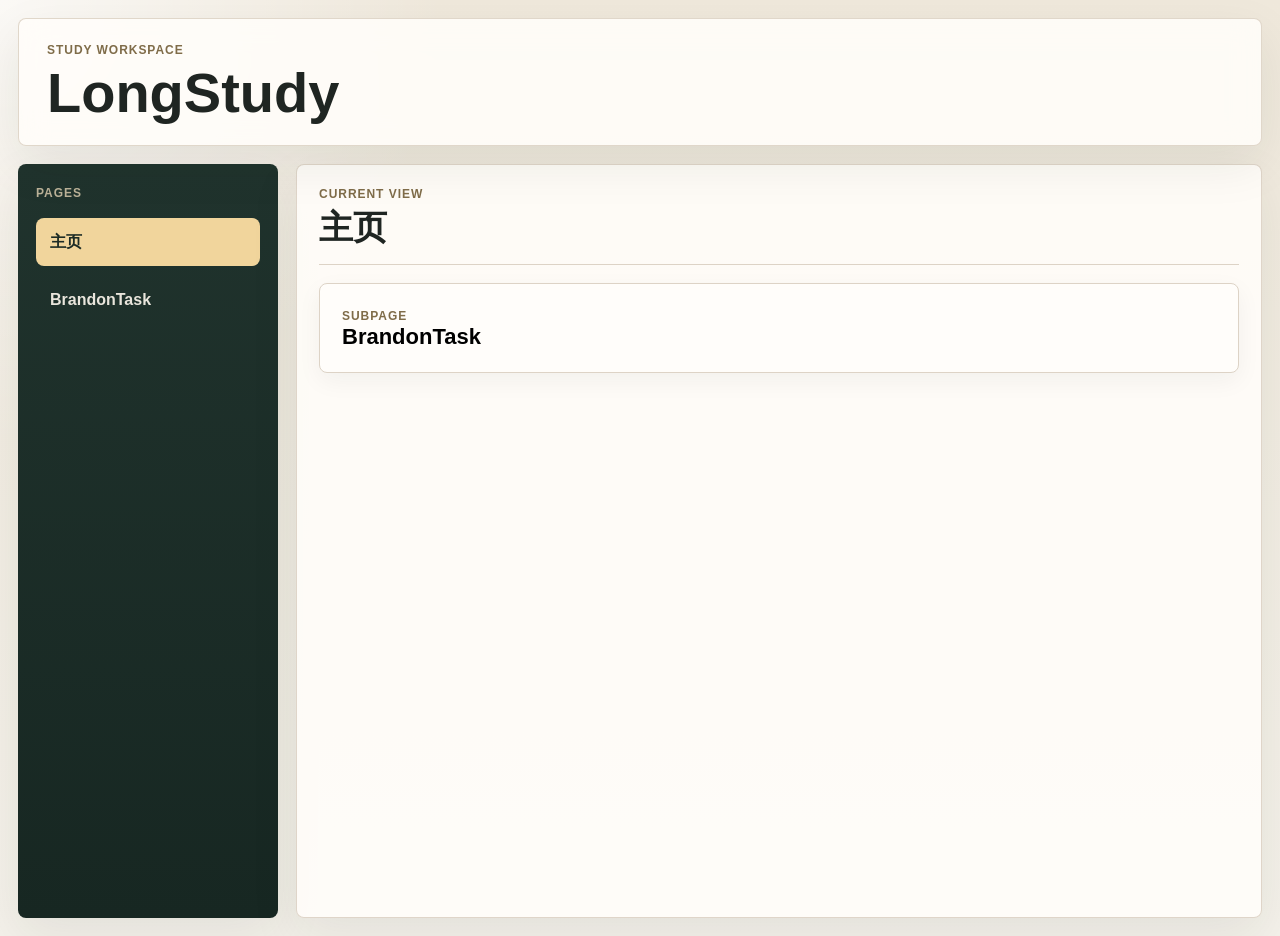
==== commit 76595e25: "Rebuild LongStudy site shell and BrandonTask page" ====
--- a/index.html
+++ b/index.html
@@ -3,113 +3,146 @@
   <head>
     <meta charset="utf-8">
     <meta name="viewport" content="width=device-width, initial-scale=1">
-    <title>Salesforce 2026 新功能总览</title>
+    <title>LongStudy</title>
     <link rel="stylesheet" href="styles.css">
   </head>
   <body>
-    <header class="site-header">
-      <nav class="nav" aria-label="主导航">
-        <a class="brand" href="index.html" aria-label="Salesforce 2026 新功能">
-          <span class="brand-mark">SF</span>
-          <span>2026 新功能</span>
-        </a>
-        <div class="nav-links">
-          <a href="index.html" aria-current="page">首页</a>
-          <a href="summer26.html">Summer &rsquo;26</a>
-          <a href="spring26.html">Spring &rsquo;26</a>
-          <a href="ai.html">AI 功能</a>
+    <div class="app-shell">
+      <header class="topbar">
+        <div>
+          <p class="eyebrow">Study Workspace</p>
+          <h1>LongStudy</h1>
         </div>
-      </nav>
-    </header>
+      </header>
 
-    <main>
-      <section class="hero">
-        <div class="hero-inner">
-          <div>
-            <p class="eyebrow">Salesforce releases since Jan 2026</p>
-            <h1>Salesforce 2026 新功能导航</h1>
-            <p class="lead">首页改成轻量入口：按版本进入 Summer &rsquo;26、Spring &rsquo;26，或直接查看 Salesforce AI / Agentforce 相关功能。内容基于 Salesforce 官方 Spring &rsquo;26 与 Summer &rsquo;26 发布新闻稿整理。</p>
-            <div class="hero-actions">
-              <a class="button primary" href="summer26.html">进入 Summer &rsquo;26</a>
-              <a class="button" href="spring26.html">进入 Spring &rsquo;26</a>
-              <a class="button" href="ai.html">进入 AI 专页</a>
+      <div class="app-body">
+        <aside class="sidebar" aria-label="页面导航">
+          <div class="sidebar-group">
+            <p class="sidebar-label">Pages</p>
+            <nav id="sidebar-nav" class="sidebar-nav"></nav>
+          </div>
+        </aside>
+
+        <main class="content-panel">
+          <div class="content-header">
+            <div>
+              <p class="content-label" id="content-label">Current View</p>
+              <h2 id="content-title">主页</h2>
             </div>
           </div>
-          <img class="hero-visual" src="assets/salesforce-release-map.svg" alt="Salesforce 2026 新功能信息图">
-        </div>
-      </section>
 
-      <div class="metric-strip" aria-label="发布概览">
-        <div class="metric">
-          <strong>2</strong>
-          <span>今年已公布的主要季节版本</span>
-        </div>
-        <div class="metric">
-          <strong>34</strong>
-          <span>官方新闻稿列出的重点更新</span>
-        </div>
-        <div class="metric">
-          <strong>20+</strong>
-          <span>与 AI agent、数据智能或智能工作流相关</span>
-        </div>
-        <div class="metric">
-          <strong>6.15</strong>
-          <span>Summer &rsquo;26 计划开始可用日期</span>
-        </div>
+          <section id="home-view" class="home-view"></section>
+
+          <div id="frame-shell" class="frame-shell hidden">
+            <iframe
+              id="content-frame"
+              class="content-frame"
+              title="Page Content"
+              name="content-frame"></iframe>
+          </div>
+        </main>
       </div>
+    </div>
 
-      <section class="section">
-        <div class="section-header">
-          <div>
-            <p class="eyebrow">Choose a release</p>
-            <h2>选择要查看的页面</h2>
-          </div>
-          <p class="section-note">每个版本页保留完整功能清单；首页只做导航和概览，打开更轻快。</p>
-        </div>
-        <div class="choice-grid">
-          <a class="choice-card" href="summer26.html">
-            <span class="choice-kicker">May 11, 2026</span>
-            <strong>Summer &rsquo;26</strong>
-            <p>17 项重点更新：多 agent 编排、Tableau MCP、Slack First Sales、Security Mesh 等。</p>
-          </a>
-          <a class="choice-card" href="spring26.html">
-            <span class="choice-kicker">Jan 9, 2026</span>
-            <strong>Spring &rsquo;26</strong>
-            <p>17 项重点更新：Sales Workspace、Agentforce Builder、Agentic Enterprise Search 等。</p>
-          </a>
-          <a class="choice-card" href="ai.html">
-            <span class="choice-kicker">AI focus</span>
-            <strong>AI 功能专页</strong>
-            <p>筛选 Agentforce、AI agents、Tableau MCP、语音 AI、智能搜索等相关能力。</p>
-          </a>
-        </div>
-      </section>
+    <script>
+      const currentViewStorageKey = "longstudy:current-view";
+      const pages = [
+        {
+          id: "brandon-task",
+          title: "BrandonTask",
+          file: "BrandonTask.html"
+        }
+      ];
 
-<section id="sources" class="section">
-        <div class="section-header">
-          <div>
-            <p class="eyebrow">Sources</p>
-            <h2>信息来源</h2>
-          </div>
-          <p class="section-note">页面内容基于 Salesforce 官方新闻稿整理；功能名称保留英文，中文说明为摘要翻译。部分 Spring ’26 功能的 GA 状态以官方注释为准。</p>
-        </div>
-        <div class="source-list">
-          <article class="source-item">
-            <h3>Salesforce Spring ’26 Product Release</h3>
-            <p>官方发布时间：2026 年 1 月 9 日。版本可用时间：2026 年 2 月 23 日。</p>
-            <a href="https://www.salesforce.com/news/stories/spring-2026-product-release-announcement/" target="_blank" rel="noreferrer">打开官方新闻稿</a>
-          </article>
-          <article class="source-item">
-            <h3>Salesforce Summer ’26 Product Release</h3>
-            <p>官方发布时间：2026 年 5 月 11 日。版本可用时间：2026 年 6 月 15 日。</p>
-            <a href="https://www.salesforce.com/news/stories/summer-2026-product-release-announcement/" target="_blank" rel="noreferrer">打开官方新闻稿</a>
-          </article>
-        </div>
-      </section>
-    </main>
+      const views = [
+        { id: "home", title: "主页", type: "home" },
+        ...pages.map((page) => ({ ...page, type: "page" }))
+      ];
 
-    <footer class="site-footer">
-      <p>截至日期：2026 年 5 月 24 日。这个静态页面适合继续扩展为筛选器、发布日历或内部 enablement 看板。</p>
-    </footer>
+      const sidebarNav = document.getElementById("sidebar-nav");
+      const homeView = document.getElementById("home-view");
+      const frameShell = document.getElementById("frame-shell");
+      const contentFrame = document.getElementById("content-frame");
+      const contentTitle = document.getElementById("content-title");
+      const contentLabel = document.getElementById("content-label");
+
+      function saveCurrentView(viewId) {
+        localStorage.setItem(currentViewStorageKey, viewId);
+      }
+
+      function loadCurrentView() {
+        const savedView = localStorage.getItem(currentViewStorageKey);
+        if (views.some((view) => view.id === savedView)) {
+          return savedView;
+        }
+        return "home";
+      }
+
+      function buildSidebar() {
+        sidebarNav.innerHTML = "";
+        views.forEach((view) => {
+          const button = document.createElement("button");
+          button.type = "button";
+          button.className = "nav-item";
+          button.dataset.view = view.id;
+          button.textContent = view.title;
+          button.addEventListener("click", () => showView(view.id));
+          sidebarNav.appendChild(button);
+        });
+      }
+
+      function buildHomeCards() {
+        const grid = document.createElement("div");
+        grid.className = "page-grid";
+
+        pages.forEach((page) => {
+          const card = document.createElement("button");
+          card.type = "button";
+          card.className = "page-card";
+          card.innerHTML = `
+            <span class="page-card-kicker">Subpage</span>
+            <strong>${page.title}</strong>
+          `;
+          card.addEventListener("click", () => showView(page.id));
+          grid.appendChild(card);
+        });
+
+        homeView.innerHTML = "";
+        homeView.appendChild(grid);
+      }
+
+      function syncActiveNav(viewId) {
+        sidebarNav.querySelectorAll(".nav-item").forEach((item) => {
+          item.classList.toggle("active", item.dataset.view === viewId);
+        });
+      }
+
+      function showView(viewId) {
+        const view = views.find((entry) => entry.id === viewId) || views[0];
+        syncActiveNav(view.id);
+        saveCurrentView(view.id);
+
+        if (view.type === "home") {
+          contentLabel.textContent = "Current View";
+          contentTitle.textContent = view.title;
+          homeView.classList.remove("hidden");
+          frameShell.classList.add("hidden");
+          contentFrame.removeAttribute("src");
+          return;
+        }
+
+        contentLabel.textContent = "Current Page";
+        contentTitle.textContent = view.title;
+        homeView.classList.add("hidden");
+        frameShell.classList.remove("hidden");
+        if (contentFrame.getAttribute("src") !== view.file) {
+          contentFrame.setAttribute("src", view.file);
+        }
+      }
+
+      buildSidebar();
+      buildHomeCards();
+      showView(loadCurrentView());
+    </script>
   </body>
-</html>+</html>
--- a/styles.css
+++ b/styles.css
@@ -1,489 +1,332 @@
 :root {
-  --ink: #102438;
-  --muted: #5a6b7c;
-  --line: #d9e4ec;
-  --paper: #ffffff;
-  --wash: #f5f8fb;
-  --blue: #0176d3;
-  --deep-blue: #0b4f8a;
-  --teal: #0d9488;
-  --green: #2e844a;
-  --orange: #b75d13;
-  --red: #ba0517;
-  --shadow: 0 18px 48px rgba(16, 36, 56, 0.12);
+  --bg: #f4f1ea;
+  --paper: #fffdfa;
+  --sidebar: #20332d;
+  --sidebar-hover: #2a4038;
+  --sidebar-active: #f1d59c;
+  --sidebar-active-ink: #1c2b25;
+  --ink: #1f2522;
+  --muted: #66706b;
+  --line: #ddd3c6;
+  --shadow: 0 18px 50px rgba(27, 33, 30, 0.08);
 }
 
 * {
   box-sizing: border-box;
 }
 
-html {
-  scroll-behavior: smooth;
-}
-
+html,
 body {
   margin: 0;
+  min-height: 100%;
+}
+
+body {
   color: var(--ink);
-  background: var(--wash);
-  font-family: Inter, "Segoe UI", "Microsoft YaHei", Arial, sans-serif;
-  letter-spacing: 0;
-}
-
+  background:
+    radial-gradient(circle at top left, rgba(255, 255, 255, 0.75), transparent 28%),
+    linear-gradient(180deg, #efe8db 0%, var(--bg) 100%);
+  font-family: "Segoe UI", "Microsoft YaHei", Arial, sans-serif;
+}
+
+button,
 a {
-  color: var(--deep-blue);
-  text-decoration: none;
-}
-
-a:hover {
-  text-decoration: underline;
-}
-
-.site-header {
-  position: sticky;
-  top: 0;
-  z-index: 10;
-  border-bottom: 1px solid rgba(217, 228, 236, 0.9);
-  background: rgba(255, 255, 255, 0.92);
-  backdrop-filter: blur(12px);
-}
-
-.nav {
-  display: flex;
-  align-items: center;
-  justify-content: space-between;
-  width: min(1160px, calc(100% - 32px));
-  min-height: 68px;
-  margin: 0 auto;
-  gap: 20px;
-}
-
-.brand {
-  display: flex;
-  align-items: center;
-  gap: 10px;
-  font-weight: 800;
-  color: var(--ink);
-}
-
-.brand-mark {
-  display: grid;
-  place-items: center;
-  width: 38px;
-  height: 28px;
-  border-radius: 14px;
-  color: white;
-  background: linear-gradient(135deg, #0b5cab, #00a1e0);
-  font-size: 13px;
-}
-
-.nav-links {
-  display: flex;
-  align-items: center;
-  gap: 8px;
-}
-
-.nav-links a {
-  min-height: 38px;
-  padding: 9px 14px;
-  border-radius: 8px;
-  color: var(--muted);
-  font-weight: 700;
-}
-
-.nav-links a[aria-current="page"],
-.nav-links a:hover {
-  background: #eaf4ff;
-  color: var(--deep-blue);
-  text-decoration: none;
-}
-
-.hero {
-  background: linear-gradient(180deg, #ffffff 0%, #eef6fb 100%);
-}
-
-.hero-inner {
-  display: grid;
-  grid-template-columns: minmax(0, 0.92fr) minmax(360px, 1.08fr);
-  align-items: center;
-  gap: 44px;
-  width: min(1160px, calc(100% - 32px));
-  min-height: 560px;
-  margin: 0 auto;
-  padding: 52px 0 34px;
-}
-
-.eyebrow {
-  margin: 0 0 14px;
-  color: var(--blue);
-  font-size: 13px;
+  font: inherit;
+}
+
+button {
+  border: 0;
+}
+
+.hidden {
+  display: none !important;
+}
+
+.app-shell {
+  min-height: 100vh;
+  padding: 18px;
+}
+
+.topbar {
+  margin-bottom: 18px;
+  padding: 24px 28px;
+  border: 1px solid rgba(221, 211, 198, 0.9);
+  border-radius: 8px;
+  background: rgba(255, 253, 250, 0.88);
+  box-shadow: var(--shadow);
+  backdrop-filter: blur(14px);
+}
+
+.eyebrow,
+.sidebar-label,
+.content-label,
+.page-card-kicker,
+.home-kicker {
+  margin: 0 0 8px;
+  color: #7f6c49;
+  font-size: 12px;
   font-weight: 800;
   letter-spacing: 0.08em;
   text-transform: uppercase;
 }
 
+h1,
+h2,
+h3,
+p {
+  margin: 0;
+  letter-spacing: 0;
+}
+
 h1 {
-  max-width: 760px;
-  margin: 0;
-  font-size: clamp(40px, 6vw, 78px);
-  line-height: 0.98;
-  letter-spacing: 0;
-}
-
-.lead {
+  font-size: clamp(34px, 4.6vw, 56px);
+  line-height: 1;
+}
+
+h2 {
+  font-size: clamp(24px, 3vw, 34px);
+  line-height: 1.1;
+}
+
+h3 {
+  font-size: clamp(22px, 2.8vw, 30px);
+  line-height: 1.15;
+}
+
+.app-body {
+  display: grid;
+  grid-template-columns: 260px minmax(0, 1fr);
+  gap: 18px;
+  align-items: stretch;
+}
+
+.sidebar {
+  min-height: calc(100vh - 146px);
+  padding: 22px 18px;
+  border-radius: 8px;
+  background: linear-gradient(180deg, var(--sidebar) 0%, #172722 100%);
+  box-shadow: var(--shadow);
+}
+
+.sidebar-group,
+.sidebar-nav {
+  display: grid;
+  gap: 10px;
+}
+
+.sidebar-label {
+  color: rgba(241, 222, 190, 0.74);
+}
+
+.nav-item {
+  display: flex;
+  align-items: center;
+  width: 100%;
+  min-height: 48px;
+  padding: 0 14px;
+  border-radius: 8px;
+  color: rgba(255, 249, 240, 0.9);
+  font-weight: 700;
+  background: transparent;
+  cursor: pointer;
+  transition: background-color 140ms ease, color 140ms ease;
+}
+
+.nav-item:hover {
+  background: var(--sidebar-hover);
+}
+
+.nav-item.active {
+  background: var(--sidebar-active);
+  color: var(--sidebar-active-ink);
+}
+
+.content-panel {
+  display: flex;
+  flex-direction: column;
+  min-width: 0;
+  min-height: calc(100vh - 146px);
+  padding: 22px;
+  border: 1px solid rgba(221, 211, 198, 0.92);
+  border-radius: 8px;
+  background: rgba(255, 253, 250, 0.88);
+  box-shadow: var(--shadow);
+}
+
+.content-header {
+  margin-bottom: 18px;
+  padding-bottom: 18px;
+  border-bottom: 1px solid var(--line);
+}
+
+.home-view,
+.frame-shell {
+  flex: 1;
+  min-height: 0;
+}
+
+.home-view {
+  display: grid;
+  gap: 18px;
+  align-content: start;
+}
+
+.home-intro {
+  padding: 22px;
+  border: 1px solid var(--line);
+  border-radius: 8px;
+  background: linear-gradient(180deg, #fffdfa 0%, #f6efe2 100%);
+}
+
+.home-intro p:last-child {
+  margin-top: 10px;
   max-width: 680px;
-  margin: 24px 0 0;
-  color: var(--muted);
-  font-size: 19px;
-  line-height: 1.75;
-}
-
-.hero-actions {
-  display: flex;
-  flex-wrap: wrap;
-  gap: 12px;
-  margin-top: 28px;
-}
-
-.button {
-  display: inline-flex;
-  align-items: center;
-  justify-content: center;
-  min-height: 44px;
-  padding: 11px 16px;
-  border: 1px solid var(--line);
-  border-radius: 8px;
-  background: var(--paper);
-  color: var(--ink);
-  font-weight: 800;
-}
-
-.button.primary {
-  border-color: var(--blue);
-  background: var(--blue);
-  color: #fff;
-}
-
-.hero-visual {
-  width: 100%;
-  filter: drop-shadow(0 24px 42px rgba(16, 36, 56, 0.16));
-}
-
-.metric-strip {
-  display: grid;
-  grid-template-columns: repeat(4, 1fr);
-  width: min(1160px, calc(100% - 32px));
-  margin: -16px auto 0;
-  border: 1px solid var(--line);
-  border-radius: 8px;
-  overflow: hidden;
-  background: var(--paper);
-  box-shadow: var(--shadow);
-}
-
-.metric {
-  padding: 22px 24px;
-  border-right: 1px solid var(--line);
-}
-
-.metric:last-child {
-  border-right: 0;
-}
-
-.metric strong {
-  display: block;
-  font-size: 28px;
-}
-
-.metric span {
-  display: block;
-  margin-top: 5px;
-  color: var(--muted);
-  line-height: 1.5;
-}
-
-.section {
-  width: min(1160px, calc(100% - 32px));
-  margin: 0 auto;
-  padding: 78px 0 0;
-}
-
-.section-header {
-  display: flex;
-  align-items: end;
-  justify-content: space-between;
-  gap: 20px;
-  margin-bottom: 24px;
-}
-
-h2 {
-  margin: 0;
-  font-size: clamp(28px, 4vw, 44px);
-  line-height: 1.1;
-}
-
-.section-note {
-  max-width: 520px;
-  margin: 0;
   color: var(--muted);
   line-height: 1.65;
 }
 
-.release-grid {
+.page-grid {
   display: grid;
-  grid-template-columns: repeat(2, minmax(0, 1fr));
+  grid-template-columns: repeat(auto-fit, minmax(240px, 1fr));
   gap: 16px;
 }
 
-.feature-card {
-  display: grid;
-  grid-template-columns: auto 1fr;
-  gap: 16px;
-  min-height: 176px;
-  padding: 20px;
-  border: 1px solid var(--line);
-  border-radius: 8px;
-  background: var(--paper);
-  box-shadow: 0 8px 26px rgba(16, 36, 56, 0.07);
-}
-
-.rank {
-  display: grid;
-  place-items: center;
-  width: 46px;
-  height: 46px;
-  border-radius: 8px;
-  color: #fff;
-  background: var(--deep-blue);
-  font-weight: 900;
-}
-
-.feature-card h3 {
-  margin: 0 0 8px;
-  font-size: 20px;
-  line-height: 1.25;
-}
-
-.feature-card p {
-  margin: 0;
-  color: var(--muted);
-  line-height: 1.68;
-}
-
-.tags {
-  display: flex;
-  flex-wrap: wrap;
-  gap: 8px;
-  margin-top: 14px;
-}
-
-.tag {
-  padding: 5px 9px;
-  border-radius: 999px;
-  background: #eef4f8;
-  color: #41576b;
-  font-size: 12px;
-  font-weight: 800;
-}
-
-.tag.ai {
-  background: #eaf4ff;
-  color: var(--deep-blue);
-}
-
-.tag.data {
-  background: #e8f7ef;
-  color: var(--green);
-}
-
-.tag.ops {
-  background: #fff3e5;
-  color: var(--orange);
-}
-
-.tag.security {
-  background: #fdecee;
-  color: var(--red);
-}
-
-.release-spring .rank {
-  background: var(--deep-blue);
-}
-
-.release-summer .rank {
-  background: var(--teal);
-}
-
-.ai-layout {
-  display: grid;
-  grid-template-columns: 320px minmax(0, 1fr);
-  gap: 24px;
-}
-
-.side-panel {
-  position: sticky;
-  top: 92px;
-  align-self: start;
+.page-card {
   padding: 22px;
   border: 1px solid var(--line);
   border-radius: 8px;
   background: var(--paper);
-  box-shadow: 0 8px 26px rgba(16, 36, 56, 0.07);
-}
-
-.side-panel h2 {
-  font-size: 23px;
-}
-
-.side-panel p,
-.source-list p {
+  box-shadow: 0 8px 24px rgba(27, 33, 30, 0.05);
+  text-align: left;
+  cursor: pointer;
+  transition: transform 150ms ease, box-shadow 150ms ease;
+}
+
+.page-card:hover {
+  transform: translateY(-2px);
+  box-shadow: 0 14px 30px rgba(27, 33, 30, 0.08);
+}
+
+.page-card strong {
+  display: block;
+  font-size: 22px;
+}
+
+.page-card p {
+  margin-top: 10px;
   color: var(--muted);
   line-height: 1.65;
 }
 
-.pill-list {
-  display: flex;
-  flex-wrap: wrap;
-  gap: 8px;
-  margin-top: 18px;
-}
-
-.source-list {
-  display: grid;
-  grid-template-columns: repeat(2, minmax(0, 1fr));
-  gap: 16px;
-  padding-bottom: 84px;
-}
-
-.compact-hero .hero-inner {
-  min-height: 440px;
-}
-
-.choice-grid {
-  display: grid;
-  grid-template-columns: repeat(3, minmax(0, 1fr));
-  gap: 16px;
-}
-
-.choice-card {
-  display: flex;
-  flex-direction: column;
-  min-height: 230px;
-  padding: 24px;
+.frame-shell {
+  overflow: hidden;
   border: 1px solid var(--line);
   border-radius: 8px;
   background: var(--paper);
-  box-shadow: 0 8px 26px rgba(16, 36, 56, 0.07);
-  color: var(--ink);
-}
-
-.choice-card:hover {
-  border-color: #9acbed;
-  text-decoration: none;
-  transform: translateY(-2px);
-  transition: transform 140ms ease, border-color 140ms ease;
-}
-
-.choice-kicker {
-  color: var(--blue);
-  font-size: 13px;
-  font-weight: 800;
-  text-transform: uppercase;
-}
-
-.choice-card strong {
-  margin-top: 18px;
-  font-size: 27px;
-  line-height: 1.1;
-}
-
-.choice-card p {
-  margin: 16px 0 0;
-  color: var(--muted);
-  line-height: 1.65;
-}
-
-.source-item {
-  padding: 22px;
-  border: 1px solid var(--line);
-  border-radius: 8px;
-  background: var(--paper);
-}
-
-.site-footer {
-  margin-top: 84px;
-  padding: 28px 0;
-  border-top: 1px solid var(--line);
-  background: #fff;
-  color: var(--muted);
-}
-
-.site-footer p {
-  width: min(1160px, calc(100% - 32px));
-  margin: 0 auto;
-  line-height: 1.6;
-}
-
-@media (max-width: 900px) {
-  .hero-inner,
-  .ai-layout {
+}
+
+.content-frame {
+  display: block;
+  width: 100%;
+  height: 100%;
+  min-height: 0;
+  border: 0;
+  background: white;
+}
+
+@media (max-width: 860px) {
+  .app-shell {
+    padding: 10px;
+  }
+
+  .topbar {
+    margin-bottom: 12px;
+    padding: 18px 18px 16px;
+  }
+
+  .app-body {
     grid-template-columns: 1fr;
-  }
-
-  .hero-inner {
+    gap: 12px;
+  }
+
+  .sidebar {
     min-height: 0;
-  }
-
-  .hero-visual {
-    max-width: 720px;
-  }
-
-  .metric-strip,
-  .release-grid,
-  .choice-grid,
-  .source-list {
+    padding: 14px;
+  }
+
+  .sidebar-nav {
+    grid-auto-flow: column;
+    grid-auto-columns: minmax(130px, 180px);
+    overflow-x: auto;
+    padding-bottom: 4px;
+  }
+
+  .content-panel {
+    min-height: 72vh;
+    padding: 16px;
+  }
+
+  .content-header {
+    margin-bottom: 12px;
+    padding-bottom: 12px;
+  }
+
+  .page-grid {
     grid-template-columns: 1fr;
   }
-
-  .metric {
-    border-right: 0;
-    border-bottom: 1px solid var(--line);
-  }
-
-  .metric:last-child {
-    border-bottom: 0;
-  }
-
-  .side-panel {
-    position: static;
-  }
-}
-
-@media (max-width: 620px) {
-  .nav {
-    align-items: start;
-    flex-direction: column;
-    padding: 14px 0;
-  }
-
-  .nav-links {
-    width: 100%;
-  }
-
-  .nav-links a {
-    flex: 1;
-    text-align: center;
-  }
-
-  .hero-inner,
-  .section {
-    width: min(100% - 24px, 1160px);
-  }
-
-  .metric-strip {
-    width: min(100% - 24px, 1160px);
-  }
-
-  .feature-card {
-    grid-template-columns: 1fr;
-  }
-}
+}
+
+@media (max-width: 560px) {
+  .app-shell {
+    padding: 8px;
+  }
+
+  .topbar {
+    padding: 16px 14px 14px;
+    border-radius: 6px;
+  }
+
+  h1 {
+    font-size: 28px;
+  }
+
+  h2 {
+    font-size: 22px;
+  }
+
+  h3 {
+    font-size: 20px;
+  }
+
+  .sidebar,
+  .content-panel,
+  .home-intro,
+  .page-card,
+  .frame-shell {
+    border-radius: 6px;
+  }
+
+  .sidebar {
+    padding: 12px;
+  }
+
+  .nav-item {
+    min-height: 42px;
+    padding: 0 12px;
+    font-size: 15px;
+  }
+
+  .content-panel {
+    min-height: 68vh;
+    padding: 12px;
+  }
+
+  .home-intro,
+  .page-card {
+    padding: 16px;
+  }
+
+  .page-card strong {
+    font-size: 20px;
+  }
+}
